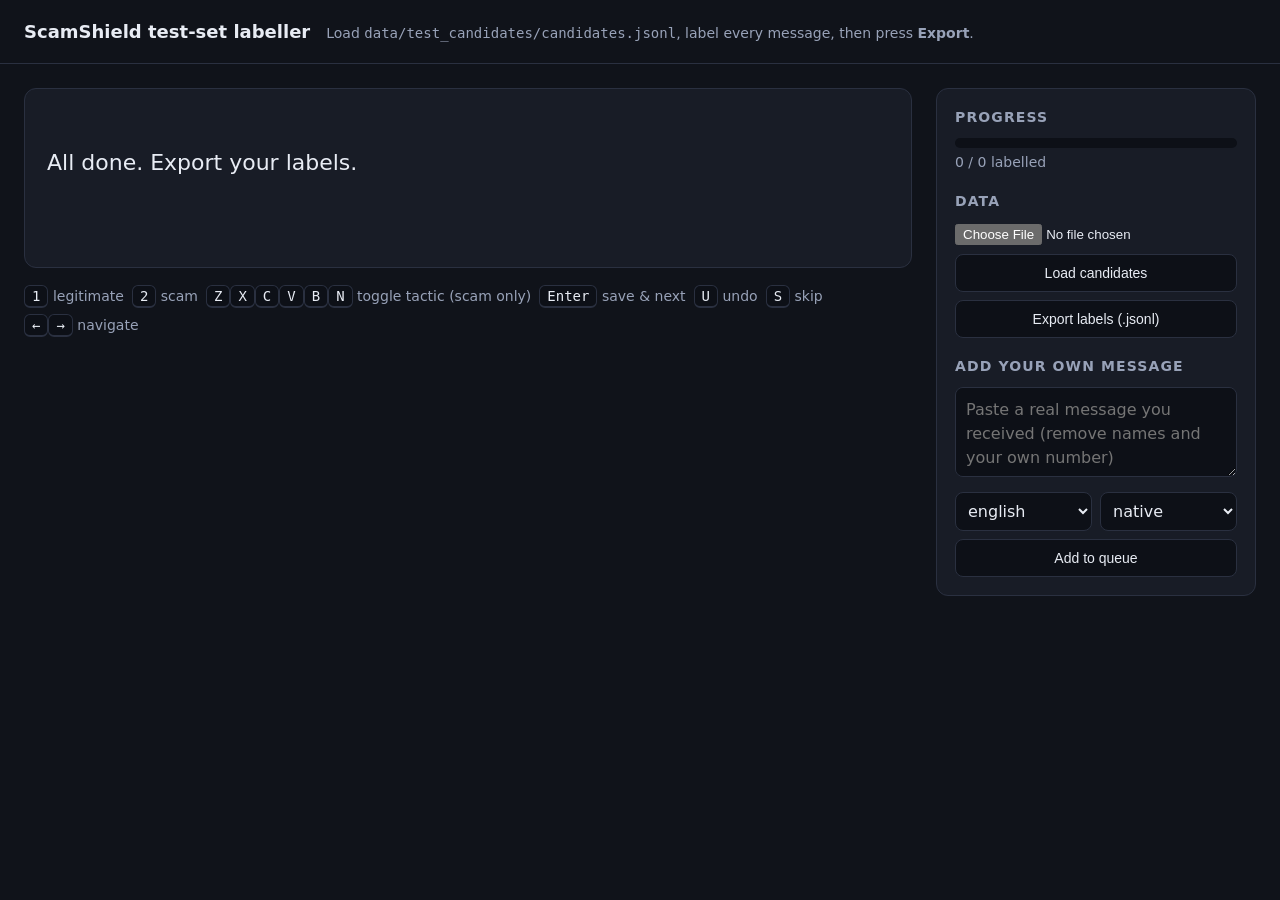
==== docs/labeling/labeler.html @ decd5698 "feat(data): hand-verified test-set workflow with a labelling tool" ====
<!DOCTYPE html>
<html lang="en">
<head>
<meta charset="utf-8">
<title>ScamShield test-set labeller</title>
<style>
  :root { color-scheme: dark; --bg:#10131a; --panel:#181c26; --line:#2a3040; --text:#e8ecf4; --muted:#98a2b8; --ok:#3ddc84; --bad:#ff6b6b; --warn:#ffc857; }
  * { box-sizing: border-box; }
  body { margin:0; font:16px/1.5 ui-sans-serif,system-ui,-apple-system,"Segoe UI",Roboto,sans-serif; background:var(--bg); color:var(--text); }
  header { padding:18px 24px; border-bottom:1px solid var(--line); display:flex; gap:16px; align-items:baseline; flex-wrap:wrap; }
  h1 { font-size:18px; margin:0; font-weight:600; }
  .muted { color:var(--muted); font-size:14px; }
  main { display:grid; grid-template-columns: minmax(0,1fr) 320px; gap:24px; padding:24px; align-items:start; }
  @media (max-width: 900px) { main { grid-template-columns:1fr; } }
  .msg { background:var(--panel); border:1px solid var(--line); border-radius:12px; padding:22px; min-height:180px; }
  .msg .cell { font-size:13px; color:var(--muted); margin-bottom:14px; }
  .msg .text { font-size:22px; line-height:1.6; white-space:pre-wrap; word-break:break-word; }
  .keys { margin-top:18px; display:flex; flex-wrap:wrap; gap:8px; font-size:14px; color:var(--muted); }
  kbd { background:#0d1017; border:1px solid var(--line); border-bottom-width:2px; border-radius:6px; padding:2px 7px; font-family:ui-monospace,SFMono-Regular,Menlo,monospace; color:var(--text); }
  .tactics { margin-top:18px; display:none; }
  .tactics.show { display:block; }
  .tactics button { background:#0d1017; border:1px solid var(--line); color:var(--text); border-radius:999px; padding:8px 14px; margin:0 6px 8px 0; cursor:pointer; font-size:14px; }
  .tactics button.on { background:#1d3557; border-color:#3a6ea5; }
  aside { background:var(--panel); border:1px solid var(--line); border-radius:12px; padding:18px; }
  aside h2 { font-size:14px; text-transform:uppercase; letter-spacing:.08em; color:var(--muted); margin:0 0 10px; }
  .bar { height:10px; background:#0d1017; border-radius:999px; overflow:hidden; margin:8px 0 4px; }
  .bar > span { display:block; height:100%; background:var(--ok); }
  button.action { width:100%; margin-top:8px; padding:10px; border-radius:8px; border:1px solid var(--line); background:#0d1017; color:var(--text); cursor:pointer; font-size:14px; }
  textarea { width:100%; min-height:90px; background:#0d1017; color:var(--text); border:1px solid var(--line); border-radius:8px; padding:10px; font:inherit; }
  select, input[type=text] { background:#0d1017; color:var(--text); border:1px solid var(--line); border-radius:8px; padding:8px; font:inherit; }
  .row { display:flex; gap:8px; margin-top:8px; }
  .row > * { flex:1; }
  .note { color:var(--warn); font-size:13px; margin-top:8px; }
  .done { color:var(--ok); }
</style>
</head>
<body>
<header>
  <h1>ScamShield test-set labeller</h1>
  <span class="muted">Load <code>data/test_candidates/candidates.jsonl</code>, label every message, then press <b>Export</b>.</span>
</header>
<main>
  <section>
    <div class="msg">
      <div class="cell" id="cell">&nbsp;</div>
      <div class="text" id="text">Choose <em>Load candidates</em> to begin.</div>
      <div class="tactics" id="tactics"></div>
    </div>
    <div class="keys">
      <span><kbd>1</kbd> legitimate</span>
      <span><kbd>2</kbd> scam</span>
      <span><kbd>Z</kbd><kbd>X</kbd><kbd>C</kbd><kbd>V</kbd><kbd>B</kbd><kbd>N</kbd> toggle tactic (scam only)</span>
      <span><kbd>Enter</kbd> save &amp; next</span>
      <span><kbd>U</kbd> undo</span>
      <span><kbd>S</kbd> skip</span>
      <span><kbd>←</kbd><kbd>→</kbd> navigate</span>
    </div>
  </section>
  <aside>
    <h2>Progress</h2>
    <div class="bar"><span id="bar" style="width:0%"></span></div>
    <div class="muted" id="count">0 / 0 labelled</div>
    <h2 style="margin-top:18px">Data</h2>
    <input type="file" id="file" accept=".jsonl,application/json" />
    <button class="action" id="loadBtn">Load candidates</button>
    <button class="action" id="exportBtn">Export labels (.jsonl)</button>
    <div class="note" id="note"></div>
    <h2 style="margin-top:18px">Add your own message</h2>
    <textarea id="own" placeholder="Paste a real message you received (remove names and your own number)"></textarea>
    <div class="row">
      <select id="ownLang">
        <option value="english">english</option><option value="hindi">hindi</option>
        <option value="tamil">tamil</option><option value="telugu">telugu</option>
        <option value="bengali">bengali</option>
      </select>
      <select id="ownScript">
        <option value="native">native</option><option value="romanized">romanized</option><option value="latin">latin</option>
      </select>
    </div>
    <button class="action" id="ownBtn">Add to queue</button>
  </aside>
</main>
<script>
const TACTICS = ["urgency","authority_impersonation","false_reward","loss_aversion","credential_phishing","suspicious_link"];
const KEYS = ["z","x","c","v","b","n"];
let queue = [], index = 0, labels = {}, history = [];
const store = { load: () => JSON.parse(localStorage.getItem("ss_labels") || "{}") };

function save() { localStorage.setItem("ss_labels", JSON.stringify(labels)); }

function render() {
  const item = queue[index];
  const text = document.getElementById("text"), cell = document.getElementById("cell");
  if (!item) { text.textContent = "All done. Export your labels."; cell.innerHTML = "&nbsp;"; return; }
  const existing = labels[item.id] || {};
  cell.textContent = `${item.language} / ${item.script}  ·  ${index + 1} of ${queue.length}  ·  source: ${item.source}`;
  text.textContent = item.text;
  const box = document.getElementById("tactics");
  box.classList.toggle("show", existing.label === "scam" || document.body.dataset.pending === "scam");
  box.innerHTML = TACTICS.map((t, i) => {
    const on = (existing.tactics || []).includes(t);
    return `<button data-tactic="${t}" class="${on ? "on" : ""}">${KEYS[i].toUpperCase()} · ${t.replace(/_/g, " ")}</button>`;
  }).join("");
  const done = Object.keys(labels).length;
  document.getElementById("count").textContent = `${done} / ${queue.length} labelled`;
  document.getElementById("bar").style.width = queue.length ? (100 * done / queue.length) + "%" : "0%";
  document.body.dataset.pending = "";
}

function commit(label, tactics = []) {
  const item = queue[index];
  if (!item) return;
  if (label === "scam" && tactics.length === 0) {
    document.body.dataset.pending = "scam";
    render();
    document.getElementById("note").textContent = "Pick at least one tactic for a scam message.";
    return;
  }
  history.push(index);
  labels[item.id] = {
    id: item.id, text: item.text, language: item.language, script: item.script,
    label, tactics: label === "scam" ? tactics : [],
    labelled_by: "owner", labelled_at: new Date().toISOString().slice(0, 10),
  };
  document.getElementById("note").textContent = "";
  save();
  if (index < queue.length - 1) { index += 1; }
  render();
}

function undo() {
  if (!history.length) return;
  const previous = history.pop();
  delete labels[queue[previous].id];
  save();
  index = previous;
  render();
}

function loadCandidates(rows) {
  queue = rows;
  labels = store.load();
  for (const row of queue) { if (labels[row.id]) labels[row.id] = labels[row.id]; }
  index = 0;
  while (index < queue.length - 1 && labels[queue[index].id]) index += 1;
  render();
}

document.getElementById("loadBtn").onclick = () => {
  const file = document.getElementById("file").files[0];
  if (!file) { document.getElementById("note").textContent = "Pick a file first."; return; }
  const reader = new FileReader();
  reader.onload = () => {
    const rows = reader.result.split("\n").filter(Boolean).map(line => JSON.parse(line));
    loadCandidates(rows);
    document.getElementById("note").textContent = `Loaded ${rows.length} candidates.`;
  };
  reader.readAsText(file);
};

document.getElementById("exportBtn").onclick = () => {
  const blob = new Blob([Object.values(labels).map(r => JSON.stringify(r)).join("\n") + "\n"],
                        { type: "application/jsonl" });
  const link = document.createElement("a");
  link.href = URL.createObjectURL(blob);
  link.download = "labels.jsonl";
  link.click();
};

document.getElementById("ownBtn").onclick = () => {
  const text = document.getElementById("own").value.trim();
  if (text.length < 10) { document.getElementById("note").textContent = "Message too short."; return; }
  const row = { id: "own-" + Date.now(), text, language: document.getElementById("ownLang").value,
                script: document.getElementById("ownScript").value, source: "user_contributed" };
  queue.push(row); index = queue.length - 1;
  document.getElementById("own").value = "";
  render();
};

document.getElementById("tactics").onclick = event => {
  const tactic = event.target.dataset.tactic;
  if (!tactic) return;
  const item = queue[index];
  const existing = labels[item.id] || { tactics: [] };
  const tactics = new Set(existing.tactics || []);
  tactics.has(tactic) ? tactics.delete(tactic) : tactics.add(tactic);
  if (existing.label === "scam") { existing.tactics = [...tactics]; save(); }
  else { document.body.dataset.pending = "scam"; window.__pending = [...tactics]; }
  render();
};

document.addEventListener("keydown", event => {
  if (event.target.tagName === "TEXTAREA" || event.target.tagName === "INPUT" || event.target.tagName === "SELECT") return;
  const item = queue[index];
  if (!item) return;
  const key = event.key.toLowerCase();
  if (key === "arrowright") { index = Math.min(queue.length - 1, index + 1); render(); return; }
  if (key === "arrowleft") { index = Math.max(0, index - 1); render(); return; }
  if (key === "u") { undo(); return; }
  if (key === "s") { delete labels[item.id]; save(); index = Math.min(queue.length - 1, index + 1); render(); return; }
  if (key === "enter") {
    const existing = labels[queue[index - 1]] || {};
    const pending = window.__pending || [];
    if (existing.label) commit(existing.label, existing.tactics || []);
    else if (pending.length) commit("scam", pending);
    else if (window.__pendingLabel) commit(window.__pendingLabel, []);
    return;
  }
  if (key === "1") { window.__pendingLabel = "legit"; window.__pending = []; commit("legit", []); return; }
  if (key === "2") { window.__pendingLabel = "scam"; document.body.dataset.pending = "scam";
                     document.getElementById("note").textContent = "Pick tactics with Z X C V B N, then Enter."; return; }
  const tacticIndex = KEYS.indexOf(key);
  if (tacticIndex >= 0) {
    const tactic = TACTICS[tacticIndex];
    const pending = new Set(window.__pending || []);
    pending.has(tactic) ? pending.delete(tactic) : pending.add(tactic);
    window.__pending = [...pending];
    window.__pendingLabel = "scam";
    document.body.dataset.pending = "scam";
    render();
  }
});
render();
</script>
</body>
</html>
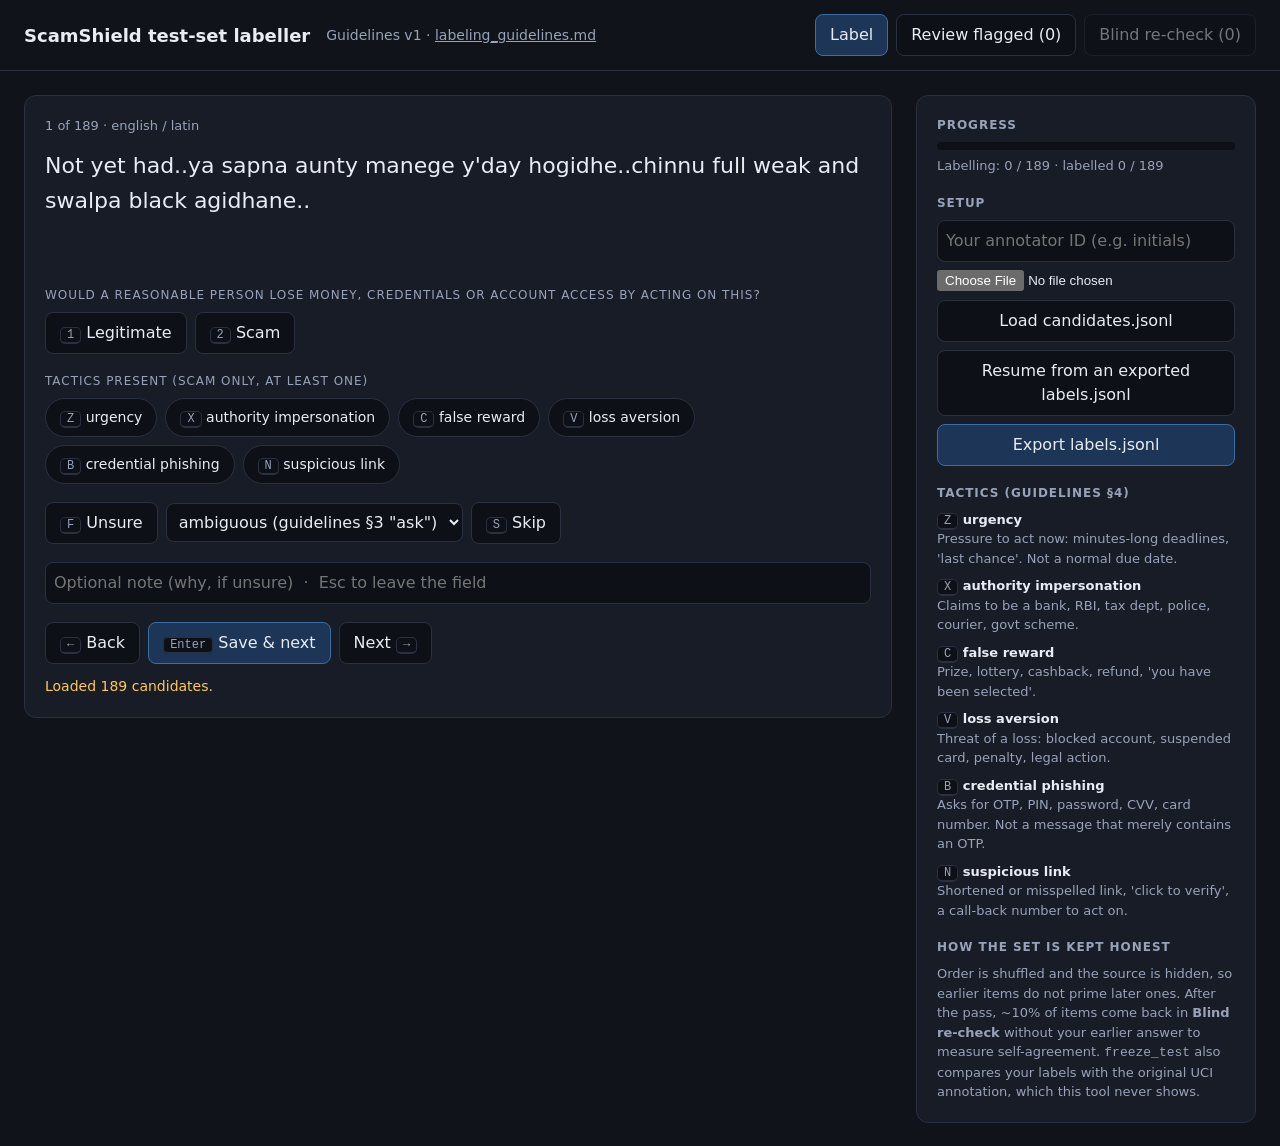
==== commit a5484e14: "feat(labelling): blind labelling with a re-check pass and measured label quality The labelling tool " ====
--- a/docs/labeling/labeler.html
+++ b/docs/labeling/labeler.html
@@ -2,225 +2,353 @@
 <html lang="en">
 <head>
 <meta charset="utf-8">
+<meta name="viewport" content="width=device-width, initial-scale=1">
 <title>ScamShield test-set labeller</title>
 <style>
-  :root { color-scheme: dark; --bg:#10131a; --panel:#181c26; --line:#2a3040; --text:#e8ecf4; --muted:#98a2b8; --ok:#3ddc84; --bad:#ff6b6b; --warn:#ffc857; }
+  :root { color-scheme: dark; --bg:#10131a; --panel:#181c26; --line:#2a3040; --text:#e8ecf4; --muted:#98a2b8; --ok:#3ddc84; --bad:#ff6b6b; --warn:#ffc857; --sel:#1d3557; --selb:#3a6ea5; }
   * { box-sizing: border-box; }
   body { margin:0; font:16px/1.5 ui-sans-serif,system-ui,-apple-system,"Segoe UI",Roboto,sans-serif; background:var(--bg); color:var(--text); }
-  header { padding:18px 24px; border-bottom:1px solid var(--line); display:flex; gap:16px; align-items:baseline; flex-wrap:wrap; }
+  header { padding:14px 24px; border-bottom:1px solid var(--line); display:flex; gap:16px; align-items:center; flex-wrap:wrap; }
   h1 { font-size:18px; margin:0; font-weight:600; }
   .muted { color:var(--muted); font-size:14px; }
-  main { display:grid; grid-template-columns: minmax(0,1fr) 320px; gap:24px; padding:24px; align-items:start; }
-  @media (max-width: 900px) { main { grid-template-columns:1fr; } }
-  .msg { background:var(--panel); border:1px solid var(--line); border-radius:12px; padding:22px; min-height:180px; }
-  .msg .cell { font-size:13px; color:var(--muted); margin-bottom:14px; }
-  .msg .text { font-size:22px; line-height:1.6; white-space:pre-wrap; word-break:break-word; }
-  .keys { margin-top:18px; display:flex; flex-wrap:wrap; gap:8px; font-size:14px; color:var(--muted); }
-  kbd { background:#0d1017; border:1px solid var(--line); border-bottom-width:2px; border-radius:6px; padding:2px 7px; font-family:ui-monospace,SFMono-Regular,Menlo,monospace; color:var(--text); }
-  .tactics { margin-top:18px; display:none; }
-  .tactics.show { display:block; }
-  .tactics button { background:#0d1017; border:1px solid var(--line); color:var(--text); border-radius:999px; padding:8px 14px; margin:0 6px 8px 0; cursor:pointer; font-size:14px; }
-  .tactics button.on { background:#1d3557; border-color:#3a6ea5; }
-  aside { background:var(--panel); border:1px solid var(--line); border-radius:12px; padding:18px; }
-  aside h2 { font-size:14px; text-transform:uppercase; letter-spacing:.08em; color:var(--muted); margin:0 0 10px; }
-  .bar { height:10px; background:#0d1017; border-radius:999px; overflow:hidden; margin:8px 0 4px; }
-  .bar > span { display:block; height:100%; background:var(--ok); }
-  button.action { width:100%; margin-top:8px; padding:10px; border-radius:8px; border:1px solid var(--line); background:#0d1017; color:var(--text); cursor:pointer; font-size:14px; }
-  textarea { width:100%; min-height:90px; background:#0d1017; color:var(--text); border:1px solid var(--line); border-radius:8px; padding:10px; font:inherit; }
+  .modes { display:flex; gap:8px; margin-left:auto; flex-wrap:wrap; }
+  main { display:grid; grid-template-columns:minmax(0,1fr) 340px; gap:24px; padding:24px; align-items:start; }
+  @media (max-width: 960px) { main { grid-template-columns:1fr; } }
+  .card { background:var(--panel); border:1px solid var(--line); border-radius:12px; padding:20px; }
+  .meta { font-size:13px; color:var(--muted); margin-bottom:12px; }
+  .text { font-size:22px; line-height:1.6; white-space:pre-wrap; word-break:break-word; min-height:120px; }
+  .group { margin-top:18px; }
+  .group > .label { font-size:12px; text-transform:uppercase; letter-spacing:.08em; color:var(--muted); margin-bottom:8px; }
+  button { font:inherit; color:var(--text); background:#0d1017; border:1px solid var(--line); border-radius:8px; padding:8px 14px; cursor:pointer; }
+  button:focus-visible, select:focus-visible, input:focus-visible { outline:2px solid var(--selb); outline-offset:2px; }
+  button.on { background:var(--sel); border-color:var(--selb); }
+  button.legit.on { background:#123524; border-color:var(--ok); }
+  button.scam.on { background:#3d1418; border-color:var(--bad); }
+  button:disabled { opacity:.45; cursor:not-allowed; }
+  button.primary { background:var(--sel); border-color:var(--selb); }
+  .chips { display:flex; flex-wrap:wrap; gap:8px; }
+  .chips button { border-radius:999px; font-size:14px; }
+  kbd { background:#0d1017; border:1px solid var(--line); border-bottom-width:2px; border-radius:5px; padding:0 6px; font:12px ui-monospace,SFMono-Regular,Menlo,monospace; color:var(--muted); }
+  .row { display:flex; gap:8px; flex-wrap:wrap; align-items:center; }
   select, input[type=text] { background:#0d1017; color:var(--text); border:1px solid var(--line); border-radius:8px; padding:8px; font:inherit; }
-  .row { display:flex; gap:8px; margin-top:8px; }
-  .row > * { flex:1; }
-  .note { color:var(--warn); font-size:13px; margin-top:8px; }
-  .done { color:var(--ok); }
+  input[type=text] { width:100%; }
+  .bar { height:8px; background:#0d1017; border-radius:999px; overflow:hidden; margin:6px 0; }
+  .bar > span { display:block; height:100%; background:var(--ok); transition:width .2s; }
+  aside h2 { font-size:12px; text-transform:uppercase; letter-spacing:.08em; color:var(--muted); margin:18px 0 8px; }
+  aside h2:first-child { margin-top:0; }
+  aside dl { margin:0; font-size:13px; }
+  aside dt { font-weight:600; margin-top:8px; }
+  aside dd { margin:0; color:var(--muted); }
+  .note { color:var(--warn); font-size:14px; min-height:21px; margin-top:12px; }
+  .status { font-size:13px; color:var(--muted); }
+  .stack > * + * { margin-top:8px; }
+  .full { width:100%; }
 </style>
 </head>
 <body>
 <header>
   <h1>ScamShield test-set labeller</h1>
-  <span class="muted">Load <code>data/test_candidates/candidates.jsonl</code>, label every message, then press <b>Export</b>.</span>
+  <span class="muted">Guidelines v1 · <a href="../labeling_guidelines.md" style="color:var(--muted)">labeling_guidelines.md</a></span>
+  <div class="modes">
+    <button data-mode="primary" id="m-primary">Label</button>
+    <button data-mode="review" id="m-review">Review flagged</button>
+    <button data-mode="recheck" id="m-recheck">Blind re-check</button>
+  </div>
 </header>
 <main>
   <section>
-    <div class="msg">
-      <div class="cell" id="cell">&nbsp;</div>
-      <div class="text" id="text">Choose <em>Load candidates</em> to begin.</div>
-      <div class="tactics" id="tactics"></div>
-    </div>
-    <div class="keys">
-      <span><kbd>1</kbd> legitimate</span>
-      <span><kbd>2</kbd> scam</span>
-      <span><kbd>Z</kbd><kbd>X</kbd><kbd>C</kbd><kbd>V</kbd><kbd>B</kbd><kbd>N</kbd> toggle tactic (scam only)</span>
-      <span><kbd>Enter</kbd> save &amp; next</span>
-      <span><kbd>U</kbd> undo</span>
-      <span><kbd>S</kbd> skip</span>
-      <span><kbd>←</kbd><kbd>→</kbd> navigate</span>
+    <div class="card">
+      <div class="meta" id="meta">&nbsp;</div>
+      <div class="text" id="text">Load the candidate pool to begin (right-hand panel).</div>
+
+      <div class="group">
+        <div class="label">Would a reasonable person lose money, credentials or account access by acting on this?</div>
+        <div class="row">
+          <button class="legit" id="b-legit"><kbd>1</kbd> Legitimate</button>
+          <button class="scam" id="b-scam"><kbd>2</kbd> Scam</button>
+        </div>
+      </div>
+
+      <div class="group">
+        <div class="label">Tactics present (scam only, at least one)</div>
+        <div class="chips" id="tactics"></div>
+      </div>
+
+      <div class="group row">
+        <button id="b-unsure"><kbd>F</kbd> Unsure</button>
+        <select id="skipReason" aria-label="Skip reason">
+          <option value="ambiguous">ambiguous (guidelines §3 "ask")</option>
+          <option value="garbled">garbled / truncated</option>
+          <option value="not_a_message">not a standalone message</option>
+          <option value="personal_data">contains personal data</option>
+        </select>
+        <button id="b-skip"><kbd>S</kbd> Skip</button>
+      </div>
+
+      <div class="group">
+        <input type="text" id="noteInput" aria-label="Note" placeholder="Optional note (why, if unsure)  ·  Esc to leave the field">
+      </div>
+
+      <div class="group row">
+        <button id="b-prev"><kbd>←</kbd> Back</button>
+        <button class="primary" id="b-save"><kbd>Enter</kbd> Save &amp; next</button>
+        <button id="b-next">Next <kbd>→</kbd></button>
+      </div>
+      <div class="note" id="note" role="status"></div>
     </div>
   </section>
-  <aside>
+
+  <aside class="card">
     <h2>Progress</h2>
     <div class="bar"><span id="bar" style="width:0%"></span></div>
-    <div class="muted" id="count">0 / 0 labelled</div>
-    <h2 style="margin-top:18px">Data</h2>
-    <input type="file" id="file" accept=".jsonl,application/json" />
-    <button class="action" id="loadBtn">Load candidates</button>
-    <button class="action" id="exportBtn">Export labels (.jsonl)</button>
-    <div class="note" id="note"></div>
-    <h2 style="margin-top:18px">Add your own message</h2>
-    <textarea id="own" placeholder="Paste a real message you received (remove names and your own number)"></textarea>
-    <div class="row">
-      <select id="ownLang">
-        <option value="english">english</option><option value="hindi">hindi</option>
-        <option value="tamil">tamil</option><option value="telugu">telugu</option>
-        <option value="bengali">bengali</option>
-      </select>
-      <select id="ownScript">
-        <option value="native">native</option><option value="romanized">romanized</option><option value="latin">latin</option>
-      </select>
+    <div class="status" id="count">No pool loaded</div>
+
+    <h2>Setup</h2>
+    <div class="stack">
+      <input type="text" id="annotator" aria-label="Annotator ID" placeholder="Your annotator ID (e.g. initials)">
+      <input type="file" id="file" accept=".jsonl" aria-label="Candidate pool file">
+      <button class="full" id="b-load">Load candidates.jsonl</button>
+      <button class="full" id="b-import">Resume from an exported labels.jsonl</button>
+      <input type="file" id="importFile" accept=".jsonl" hidden>
+      <button class="full primary" id="b-export">Export labels.jsonl</button>
+      <div class="status" id="saved"></div>
     </div>
-    <button class="action" id="ownBtn">Add to queue</button>
+
+    <h2>Tactics (guidelines §4)</h2>
+    <dl id="defs"></dl>
+
+    <h2>How the set is kept honest</h2>
+    <p class="status" style="margin:0">Order is shuffled and the source is hidden, so earlier items do not prime later ones.
+      After the pass, ~10% of items come back in <b>Blind re-check</b> without your earlier answer
+      to measure self-agreement. <code>freeze_test</code> also compares your labels with the
+      original UCI annotation, which this tool never shows.</p>
   </aside>
 </main>
 <script>
-const TACTICS = ["urgency","authority_impersonation","false_reward","loss_aversion","credential_phishing","suspicious_link"];
-const KEYS = ["z","x","c","v","b","n"];
-let queue = [], index = 0, labels = {}, history = [];
-const store = { load: () => JSON.parse(localStorage.getItem("ss_labels") || "{}") };
-
-function save() { localStorage.setItem("ss_labels", JSON.stringify(labels)); }
-
-function render() {
+"use strict";
+const GUIDELINES_VERSION = "v1";
+const TACTICS = [
+  ["urgency", "z", "Pressure to act now: minutes-long deadlines, 'last chance'. Not a normal due date."],
+  ["authority_impersonation", "x", "Claims to be a bank, RBI, tax dept, police, courier, govt scheme."],
+  ["false_reward", "c", "Prize, lottery, cashback, refund, 'you have been selected'."],
+  ["loss_aversion", "v", "Threat of a loss: blocked account, suspended card, penalty, legal action."],
+  ["credential_phishing", "b", "Asks for OTP, PIN, password, CVV, card number. Not a message that merely contains an OTP."],
+  ["suspicious_link", "n", "Shortened or misspelled link, 'click to verify', a call-back number to act on."],
+];
+const RECHECK_EVERY = 10;  // ~10% of labelled items come back blind
+
+let pool = [], poolKey = "", mode = "primary", queue = [], index = 0;
+let entries = { primary: {}, recheck: {} };
+let draft = null, shownAt = 0;
+
+const $ = id => document.getElementById(id);
+
+// FNV-1a: a stable, seedable order that survives reloads without storing it.
+function hash(s) { let h = 0x811c9dc5; for (const c of s) { h ^= c.codePointAt(0); h = Math.imul(h, 0x01000193) >>> 0; } return h; }
+const byHash = salt => (a, b) => hash(salt + a.id) - hash(salt + b.id);
+
+function persist() {
+  try { localStorage.setItem(poolKey, JSON.stringify(entries)); $("saved").textContent = "Autosaved in this browser. Export regularly as a backup."; }
+  catch { $("saved").textContent = "Browser storage unavailable: export before closing this tab."; }
+}
+function restore() {
+  try { const raw = localStorage.getItem(poolKey); if (raw) entries = JSON.parse(raw); } catch { /* start fresh */ }
+  entries.primary ??= {}; entries.recheck ??= {};
+}
+
+function primaryDone() { return pool.length > 0 && pool.every(item => entries.primary[item.id]); }
+function recheckItems() {
+  return pool.filter(item => { const e = entries.primary[item.id]; return e && !e.skipped && hash("recheck" + item.id) % RECHECK_EVERY === 0; })
+             .sort(byHash("recheck-order"));
+}
+function reviewItems() {
+  return pool.filter(item => { const e = entries.primary[item.id]; return e && (e.skipped || e.confidence === "unsure"); });
+}
+
+function buildQueue() {
+  if (mode === "primary") queue = [...pool].sort(byHash("order"));
+  else if (mode === "recheck") queue = recheckItems();
+  else queue = reviewItems().sort(byHash("order"));
+}
+
+function store() { return entries[mode === "recheck" ? "recheck" : "primary"]; }
+
+function setMode(next) {
+  if (next === "recheck" && !primaryDone()) { say("Finish the labelling pass first: the re-check has to be blind to recent answers."); return; }
+  mode = next; buildQueue();
+  index = Math.max(0, queue.findIndex(item => !store()[item.id]));
+  show();
+}
+
+function show() {
   const item = queue[index];
-  const text = document.getElementById("text"), cell = document.getElementById("cell");
-  if (!item) { text.textContent = "All done. Export your labels."; cell.innerHTML = "&nbsp;"; return; }
-  const existing = labels[item.id] || {};
-  cell.textContent = `${item.language} / ${item.script}  ·  ${index + 1} of ${queue.length}  ·  source: ${item.source}`;
-  text.textContent = item.text;
-  const box = document.getElementById("tactics");
-  box.classList.toggle("show", existing.label === "scam" || document.body.dataset.pending === "scam");
-  box.innerHTML = TACTICS.map((t, i) => {
-    const on = (existing.tactics || []).includes(t);
-    return `<button data-tactic="${t}" class="${on ? "on" : ""}">${KEYS[i].toUpperCase()} · ${t.replace(/_/g, " ")}</button>`;
-  }).join("");
-  const done = Object.keys(labels).length;
-  document.getElementById("count").textContent = `${done} / ${queue.length} labelled`;
-  document.getElementById("bar").style.width = queue.length ? (100 * done / queue.length) + "%" : "0%";
-  document.body.dataset.pending = "";
-}
-
-function commit(label, tactics = []) {
+  for (const m of ["primary", "review", "recheck"]) $("m-" + m).classList.toggle("on", m === mode);
+  $("m-review").textContent = `Review flagged (${reviewItems().length})`;
+  $("m-recheck").textContent = `Blind re-check (${recheckItems().length})`;
+  $("m-recheck").disabled = !primaryDone();
+
+  const done = queue.filter(q => store()[q.id]).length;
+  $("bar").style.width = queue.length ? (100 * done / queue.length) + "%" : "0%";
+  $("count").textContent = pool.length
+    ? `${mode === "recheck" ? "Re-check" : mode === "review" ? "Review" : "Labelling"}: ${done} / ${queue.length}` +
+      ` · labelled ${Object.keys(entries.primary).length} / ${pool.length}`
+    : "No pool loaded";
+
+  if (!item) {
+    $("text").textContent = pool.length ? (mode === "review" ? "Nothing flagged." : "Nothing to show in this mode.") : "Load the candidate pool to begin (right-hand panel).";
+    $("meta").innerHTML = "&nbsp;"; draft = null; renderDraft(); return;
+  }
+  const saved = store()[item.id];
+  draft = saved
+    ? { label: saved.label, tactics: new Set(saved.tactics), confidence: saved.confidence, note: saved.note || "", seconds: saved.seconds || 0 }
+    : { label: null, tactics: new Set(), confidence: "sure", note: "", seconds: 0 };
+  shownAt = performance.now();
+  // Blind by design: no source, no hint label, no model score.  Language and
+  // script are shown because they decide which cell the row fills.
+  $("meta").textContent = `${index + 1} of ${queue.length} · ${item.language} / ${item.script}` + (saved ? (saved.skipped ? ` · skipped (${saved.skip_reason})` : " · saved") : "");
+  $("text").textContent = item.text;
+  renderDraft();
+}
+
+function renderDraft() {
+  const d = draft || { label: null, tactics: new Set(), confidence: "sure", note: "" };
+  $("b-legit").classList.toggle("on", d.label === "legit");
+  $("b-scam").classList.toggle("on", d.label === "scam");
+  $("b-unsure").classList.toggle("on", d.confidence === "unsure");
+  $("tactics").innerHTML = "";
+  for (const [name, key, help] of TACTICS) {
+    const b = document.createElement("button");
+    b.className = d.tactics.has(name) ? "on" : "";
+    b.title = help;
+    b.innerHTML = `<kbd>${key.toUpperCase()}</kbd> ${name.replace(/_/g, " ")}`;
+    b.onclick = () => toggleTactic(name);
+    $("tactics").appendChild(b);
+  }
+  if (document.activeElement !== $("noteInput")) $("noteInput").value = d.note;
+}
+
+function say(msg) { $("note").textContent = msg; }
+
+function setLabel(label) { if (!draft) return; draft.label = label; if (label === "legit") draft.tactics.clear(); say(""); renderDraft(); }
+function toggleTactic(name) {
+  if (!draft) return;
+  draft.tactics.has(name) ? draft.tactics.delete(name) : draft.tactics.add(name);
+  if (draft.tactics.size) draft.label = "scam";
+  renderDraft();
+}
+
+function record(extra) {
   const item = queue[index];
-  if (!item) return;
-  if (label === "scam" && tactics.length === 0) {
-    document.body.dataset.pending = "scam";
-    render();
-    document.getElementById("note").textContent = "Pick at least one tactic for a scam message.";
+  const annotator = $("annotator").value.trim();
+  if (!annotator) { say("Enter your annotator ID first (right-hand panel)."); $("annotator").focus(); return; }
+  try { localStorage.setItem("scamshield-annotator", annotator); } catch { /* optional */ }
+  store()[item.id] = {
+    id: item.id, text: item.text, language: item.language, script: item.script,
+    pass: mode === "recheck" ? "recheck" : "primary",
+    label: null, skipped: false, skip_reason: null, tactics: [],
+    confidence: draft.confidence, note: $("noteInput").value.trim(),
+    annotator, guidelines_version: GUIDELINES_VERSION,
+    labelled_at: new Date().toISOString(),
+    seconds: Math.round((draft.seconds + (performance.now() - shownAt) / 1000) * 10) / 10,
+    ...extra,
+  };
+  persist(); say(""); advance();
+}
+
+function save() {
+  if (!draft) return;
+  if (!draft.label) { say("Choose Legitimate (1) or Scam (2)."); return; }
+  if (draft.label === "scam" && !draft.tactics.size) { say("A scam needs at least one tactic (Z X C V B N). If none fits, it is probably not a scam, or skip it."); return; }
+  record({ label: draft.label, tactics: draft.label === "scam" ? [...draft.tactics] : [] });
+}
+function skip() { if (draft) record({ skipped: true, skip_reason: $("skipReason").value }); }
+
+function advance() {
+  if (mode === "review") { buildQueue(); index = Math.min(index, Math.max(0, queue.length - 1)); show(); return; }
+  const next = queue.findIndex((item, i) => i > index && !store()[item.id]);
+  index = next === -1 ? Math.min(index + 1, queue.length - 1) : next;
+  show();
+  if (mode === "primary" && primaryDone()) say("Labelling pass complete. Review flagged items, then run the blind re-check.");
+  if (mode === "recheck" && queue.every(item => entries.recheck[item.id])) say("Re-check complete. Export labels.jsonl.");
+}
+function go(step) { index = Math.min(queue.length - 1, Math.max(0, index + step)); say(""); show(); }
+
+function parseJsonl(text) { return text.split("\n").filter(line => line.trim()).map(line => JSON.parse(line)); }
+
+function loadPool(rows) {
+  const bad = rows.filter(r => !r.id || typeof r.text !== "string");
+  if (bad.length) { say(`${bad.length} rows have no id or text; is this candidates.jsonl?`); return; }
+  pool = rows;
+  poolKey = "scamshield-labels:" + rows.length + ":" + hash(rows.map(r => r.id).join("|"));
+  entries = { primary: {}, recheck: {} }; restore();
+  setMode("primary"); say(`Loaded ${rows.length} candidates.`);
+}
+
+function importLabels(rows) {
+  if (!pool.length) { say("Load the candidate pool first, then resume from labels."); return; }
+  const ids = new Set(pool.map(r => r.id)); let n = 0;
+  for (const r of rows) { if (!ids.has(r.id)) continue; entries[r.pass === "recheck" ? "recheck" : "primary"][r.id] = r; n++; }
+  persist(); setMode("primary"); say(`Resumed ${n} labels.`);
+}
+
+function exportLabels() {
+  const rows = [...Object.values(entries.primary), ...Object.values(entries.recheck)];
+  if (!rows.length) { say("Nothing to export yet."); return; }
+  const blob = new Blob([rows.map(r => JSON.stringify(r)).join("\n") + "\n"], { type: "application/x-ndjson" });
+  const link = document.createElement("a");
+  link.href = URL.createObjectURL(blob); link.download = "labels.jsonl"; link.click();
+  say(`Exported ${rows.length} rows. Move the file to data/test_candidates/labels.jsonl.`);
+}
+
+function readFile(input, then) {
+  const file = input.files[0];
+  if (!file) { say("Pick a file first."); return; }
+  const reader = new FileReader();
+  reader.onload = () => { try { then(parseJsonl(reader.result)); } catch (e) { say("Could not parse the file: " + e.message); } };
+  reader.readAsText(file);
+}
+
+$("defs").innerHTML = TACTICS.map(([n, k, h]) => `<dt><kbd>${k.toUpperCase()}</kbd> ${n.replace(/_/g, " ")}</dt><dd>${h}</dd>`).join("");
+try { $("annotator").value = localStorage.getItem("scamshield-annotator") || ""; } catch { /* optional */ }
+$("b-load").onclick = () => readFile($("file"), loadPool);
+$("b-import").onclick = () => $("importFile").click();
+$("importFile").onchange = () => readFile($("importFile"), importLabels);
+$("b-export").onclick = exportLabels;
+$("b-legit").onclick = () => setLabel("legit");
+$("b-scam").onclick = () => setLabel("scam");
+$("b-unsure").onclick = () => { if (draft) { draft.confidence = draft.confidence === "unsure" ? "sure" : "unsure"; renderDraft(); } };
+$("b-skip").onclick = skip;
+$("b-save").onclick = save;
+$("b-prev").onclick = () => go(-1);
+$("b-next").onclick = () => go(1);
+for (const m of ["primary", "review", "recheck"]) $("m-" + m).onclick = () => setMode(m);
+window.addEventListener("beforeunload", e => { if (pool.length && Object.keys(entries.primary).length) e.preventDefault(); });
+
+// Served over http (python -m http.server from the repo root): load the pool automatically.
+if (location.protocol.startsWith("http")) {
+  fetch("../../data/test_candidates/candidates.jsonl").then(r => r.ok ? r.text() : Promise.reject())
+    .then(text => loadPool(parseJsonl(text))).catch(() => {});
+}
+
+document.addEventListener("keydown", event => {
+  const tag = event.target.tagName;
+  if (tag === "INPUT" || tag === "SELECT" || tag === "TEXTAREA") {
+    if (event.key === "Escape") event.target.blur();
+    if (event.key === "Enter" && event.target.id === "noteInput") { event.preventDefault(); event.target.blur(); save(); }
     return;
   }
-  history.push(index);
-  labels[item.id] = {
-    id: item.id, text: item.text, language: item.language, script: item.script,
-    label, tactics: label === "scam" ? tactics : [],
-    labelled_by: "owner", labelled_at: new Date().toISOString().slice(0, 10),
-  };
-  document.getElementById("note").textContent = "";
-  save();
-  if (index < queue.length - 1) { index += 1; }
-  render();
-}
-
-function undo() {
-  if (!history.length) return;
-  const previous = history.pop();
-  delete labels[queue[previous].id];
-  save();
-  index = previous;
-  render();
-}
-
-function loadCandidates(rows) {
-  queue = rows;
-  labels = store.load();
-  for (const row of queue) { if (labels[row.id]) labels[row.id] = labels[row.id]; }
-  index = 0;
-  while (index < queue.length - 1 && labels[queue[index].id]) index += 1;
-  render();
-}
-
-document.getElementById("loadBtn").onclick = () => {
-  const file = document.getElementById("file").files[0];
-  if (!file) { document.getElementById("note").textContent = "Pick a file first."; return; }
-  const reader = new FileReader();
-  reader.onload = () => {
-    const rows = reader.result.split("\n").filter(Boolean).map(line => JSON.parse(line));
-    loadCandidates(rows);
-    document.getElementById("note").textContent = `Loaded ${rows.length} candidates.`;
-  };
-  reader.readAsText(file);
-};
-
-document.getElementById("exportBtn").onclick = () => {
-  const blob = new Blob([Object.values(labels).map(r => JSON.stringify(r)).join("\n") + "\n"],
-                        { type: "application/jsonl" });
-  const link = document.createElement("a");
-  link.href = URL.createObjectURL(blob);
-  link.download = "labels.jsonl";
-  link.click();
-};
-
-document.getElementById("ownBtn").onclick = () => {
-  const text = document.getElementById("own").value.trim();
-  if (text.length < 10) { document.getElementById("note").textContent = "Message too short."; return; }
-  const row = { id: "own-" + Date.now(), text, language: document.getElementById("ownLang").value,
-                script: document.getElementById("ownScript").value, source: "user_contributed" };
-  queue.push(row); index = queue.length - 1;
-  document.getElementById("own").value = "";
-  render();
-};
-
-document.getElementById("tactics").onclick = event => {
-  const tactic = event.target.dataset.tactic;
-  if (!tactic) return;
-  const item = queue[index];
-  const existing = labels[item.id] || { tactics: [] };
-  const tactics = new Set(existing.tactics || []);
-  tactics.has(tactic) ? tactics.delete(tactic) : tactics.add(tactic);
-  if (existing.label === "scam") { existing.tactics = [...tactics]; save(); }
-  else { document.body.dataset.pending = "scam"; window.__pending = [...tactics]; }
-  render();
-};
-
-document.addEventListener("keydown", event => {
-  if (event.target.tagName === "TEXTAREA" || event.target.tagName === "INPUT" || event.target.tagName === "SELECT") return;
-  const item = queue[index];
-  if (!item) return;
+  if (event.metaKey || event.ctrlKey || event.altKey) return;
   const key = event.key.toLowerCase();
-  if (key === "arrowright") { index = Math.min(queue.length - 1, index + 1); render(); return; }
-  if (key === "arrowleft") { index = Math.max(0, index - 1); render(); return; }
-  if (key === "u") { undo(); return; }
-  if (key === "s") { delete labels[item.id]; save(); index = Math.min(queue.length - 1, index + 1); render(); return; }
-  if (key === "enter") {
-    const existing = labels[queue[index - 1]] || {};
-    const pending = window.__pending || [];
-    if (existing.label) commit(existing.label, existing.tactics || []);
-    else if (pending.length) commit("scam", pending);
-    else if (window.__pendingLabel) commit(window.__pendingLabel, []);
-    return;
-  }
-  if (key === "1") { window.__pendingLabel = "legit"; window.__pending = []; commit("legit", []); return; }
-  if (key === "2") { window.__pendingLabel = "scam"; document.body.dataset.pending = "scam";
-                     document.getElementById("note").textContent = "Pick tactics with Z X C V B N, then Enter."; return; }
-  const tacticIndex = KEYS.indexOf(key);
-  if (tacticIndex >= 0) {
-    const tactic = TACTICS[tacticIndex];
-    const pending = new Set(window.__pending || []);
-    pending.has(tactic) ? pending.delete(tactic) : pending.add(tactic);
-    window.__pending = [...pending];
-    window.__pendingLabel = "scam";
-    document.body.dataset.pending = "scam";
-    render();
-  }
+  const tactic = TACTICS.find(([, k]) => k === key);
+  if (key === "1") setLabel("legit");
+  else if (key === "2") setLabel("scam");
+  else if (tactic) toggleTactic(tactic[0]);
+  else if (key === "f") $("b-unsure").click();
+  else if (key === "s") skip();
+  else if (key === "enter") { event.preventDefault(); save(); }
+  else if (key === "arrowright") go(1);
+  else if (key === "arrowleft") go(-1);
 });
-render();
 </script>
 </body>
 </html>
